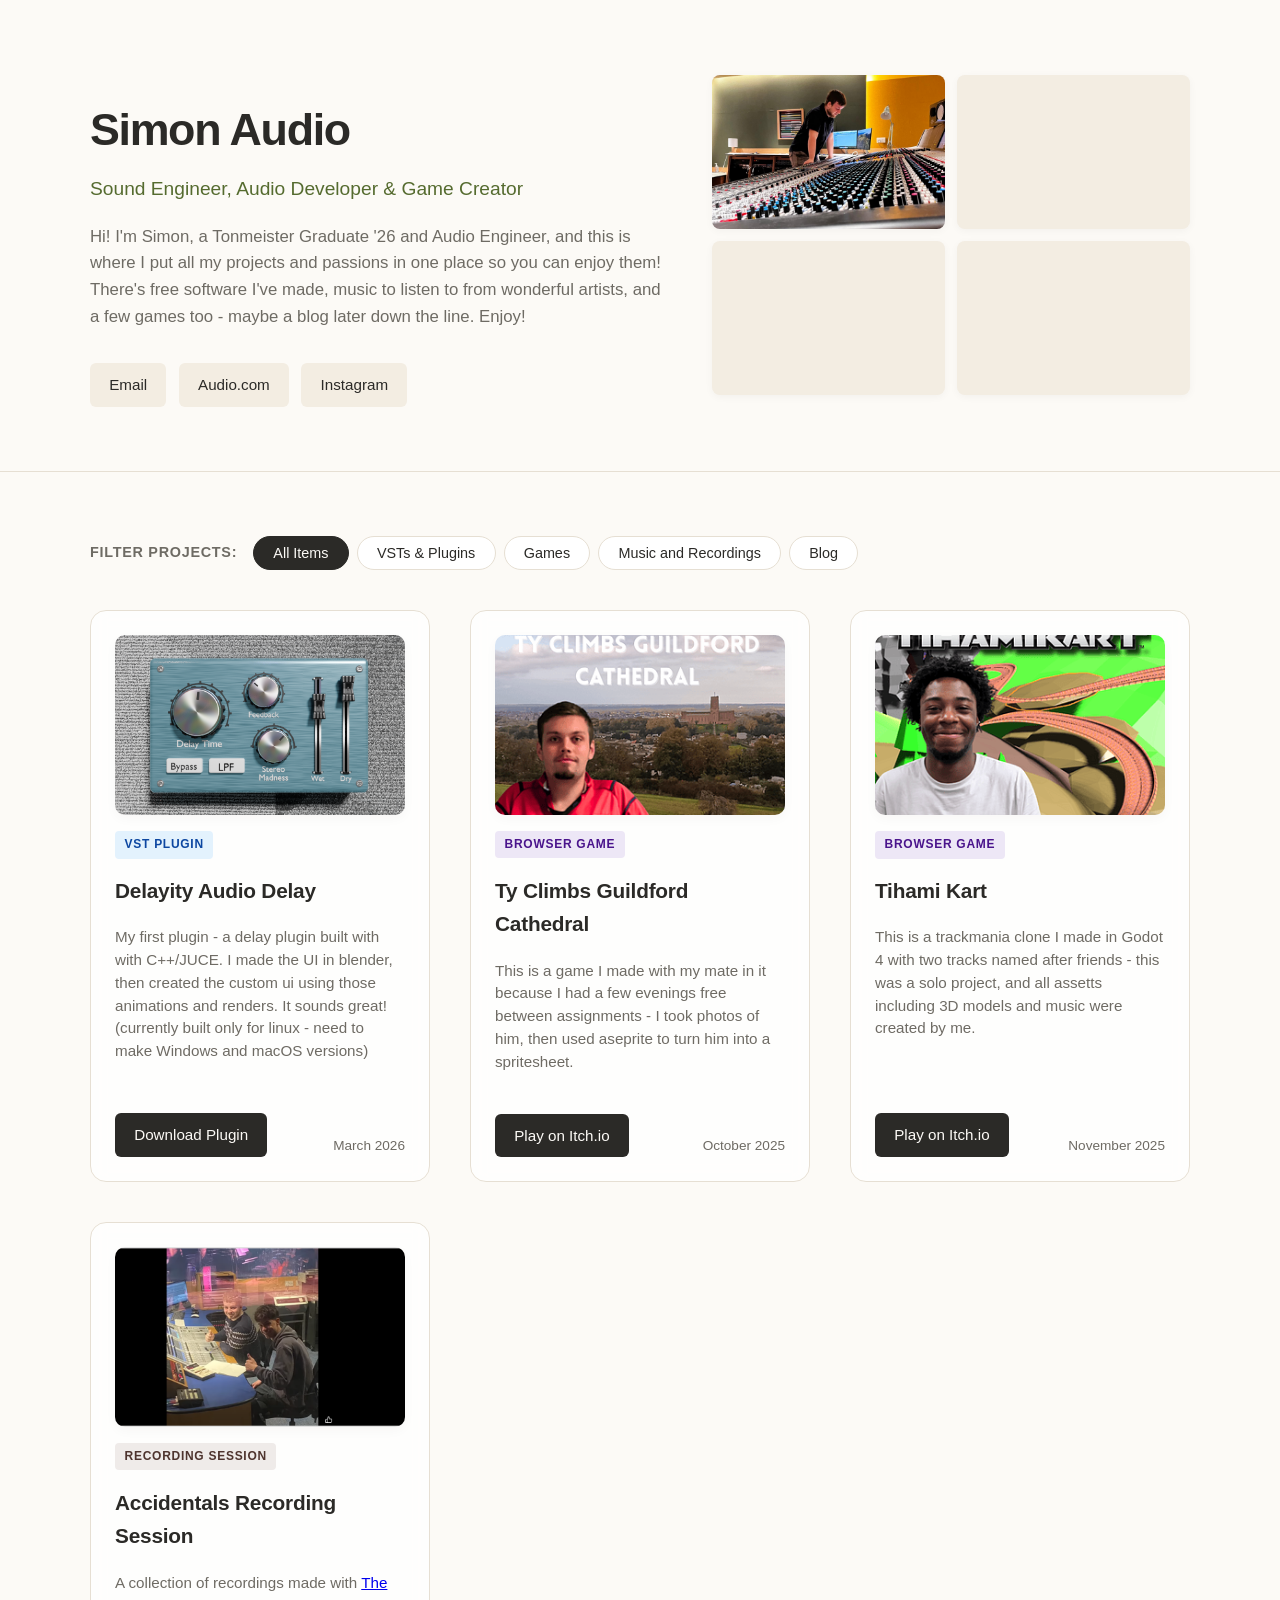
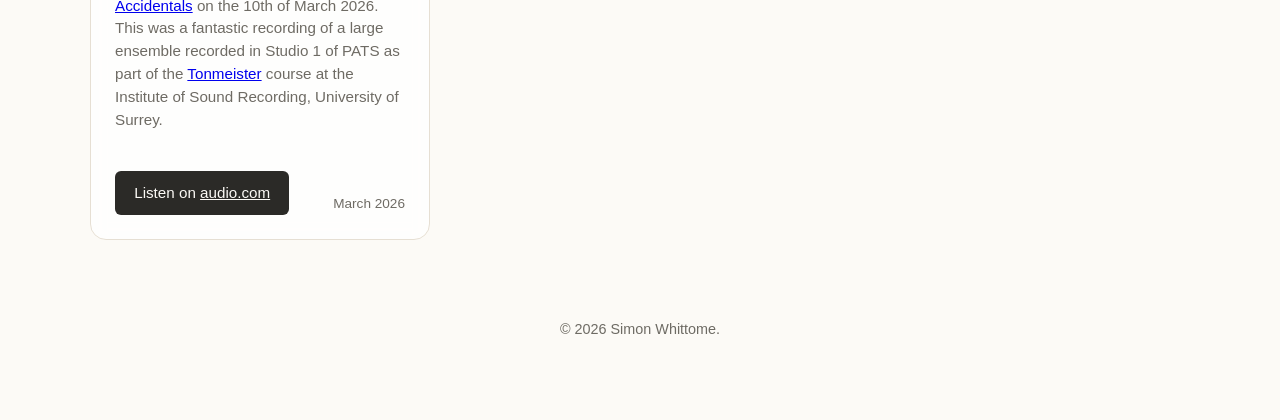
==== index.html @ d19f8945 "updated dates on all cards" ====
<!DOCTYPE html>
<html lang="en">
<head>
    <meta charset="UTF-8">
    <meta name="viewport" content="width=device-width, initial-scale=1.0">
    <title>Simon Audio | Portfolio</title>
    <link rel="stylesheet" href="styles.css">
</head>
<body>

    <header class="hero-container">
        <div class="hero-grid">
            <div class="bio-content">
                <h1>Simon Audio</h1>
                <p class="subtitle">Sound Engineer, Audio Developer & Game Creator</p>
                <p class="description">
                    Hi! I'm Simon, a Tonmeister Graduate '26 and Audio Engineer, and this is where I put all my projects and passions in one place so you can enjoy them!
                    There's free software I've made, music to listen to from wonderful artists, and a few games too - maybe a blog later down the line. Enjoy! 
                </p>
                <div class="contact-links">
                    <a href="mailto:contact@simonaudio.com" class="btn secondary">Email</a>
                    <a href="https://audio.com/simonw" target="_blank" class="btn secondary">Audio.com</a>
                    <a href="https://www.instagram.com/simonwhitty" target="_blank" class="btn secondary">Instagram</a>
                </div>
            </div>

            <div class="photo-grid">
                <div class="grid-photo photo-1" style="background-image: url('static/images/homepage1.jpg');"></div>
                <div class="grid-photo photo-2" style="background-image: url('static/images/homepage2.jpg');"></div>
                <div class="grid-photo photo-3" style="background-image: url('static/images/homepage3.jpg');"></div>
                <div class="grid-photo photo-4" style="background-image: url('static/images/homepage4.jpg');"></div>
            </div>
        </div>
    </header>

    <hr class="divider">

    <main class="content-wrapper">
        
        <section class="filter-container">
            <span class="filter-label">Filter Projects:</span>
            <div class="filter-buttons">
                <button class="filter-btn active" data-filter="all">All Items</button>
                <button class="filter-btn" data-filter="vst">VSTs & Plugins</button>
                <button class="filter-btn" data-filter="games">Games</button>
                <button class="filter-btn" data-filter="music">Music and Recordings</button>
                <button class="filter-btn" data-filter="blog">Blog</button>
            </div>
        </section>

        <section id="workspace-grid" class="unified-grid">


            <div class="grid-item" data-category="vst" style="--override-color: var(--vst-primary); --secondary-color: var(--vst-secondary);">
                <div class="card-content">
                    <img src="static/images/thumbnails/delayity.png" alt="Delayity Plugin UI" class="project-img">
                    <div class="card-meta">
                        <span class="item-tag tag-vst">VST Plugin</span>
                    </div>
                    <h3>Delayity Audio Delay</h3>
                    <p>My first plugin - a delay plugin built with with C++/JUCE. I made the UI in blender, then created the custom ui using those animations and renders. It sounds great! (currently built only for linux - need to make Windows and macOS versions)</p>
                    <div class="project-actions">
                        <a href="static/downloads/Delayity.zip" class="btn primary" download>Download Plugin</a>
                    </div>
                    <span class="card-date">March 2026</span>
                </div>
            </div>

            <div class="grid-item" data-category="games" style="--override-color: var(--game-primary); --secondary-color: var(--game-secondary);">
                <div class="card-content">
                    <img src="static/images/thumbnails/tygame.png" alt="Ty Climbs Gameplay" class="project-img">
                    <div class="card-meta">
                        <span class="item-tag tag-game">Browser Game</span>
                    </div>
                    <h3>Ty Climbs Guildford Cathedral</h3>
                    <p>This is a game I made with my mate in it because I had a few evenings free between assignments - I took photos of him, then used aseprite to turn him into a spritesheet.</p>
                    <div class="project-actions">
                        <a href="https://simonwhittome.itch.io/ty-climbs-guildford-cathedral" target="_blank" class="btn primary">Play on Itch.io</a>
                    </div>
                    <span class="card-date">October 2025</span>
                </div>
            </div>

            <div class="grid-item" data-category="games" style="--override-color: var(--game-primary); --secondary-color: var(--game-secondary);">
                <div class="card-content">
                    <img src="static/images/thumbnails/Tihamigame.png" alt="Tihami Kart Gameplay" class="project-img">
                    <div class="card-meta">
                        <span class="item-tag tag-game">Browser Game</span>
                    </div>
                        <h3>Tihami Kart</h3>
                    <p>This is a trackmania clone I made in Godot 4 with two tracks named after friends - this was a solo project, and all assetts including 3D models and music were created by me.</p>
                    <div class="project-actions">
                        <a href="https://simonwhittome.itch.io/tihamikart" target="_blank" class="btn primary">Play on Itch.io</a>
                    </div>
                    <span class="card-date">November 2025</span>
                </div>
            </div>

            <div class="grid-item" data-category="music" style="--override-color:#00ffcc; --secondary-color:#0055ff;">
                <img src="static/images/thumbnails/accidentals1.png" alt="Accidentals sessions" class="project-img">
                <div class="card-meta">
                    <span class="item-tag tag-music">Recording Session</span>
                </div>
                <h3>Accidentals Recording Session</h3>
                <p>A collection of recordings made with <a href="https://the-accidentals.co.uk/about/">The Accidentals</a> on the 10th of March 2026. This was a fantastic recording of a large ensemble recorded in Studio 1 of PATS as part of the <a href="https://iosr.surrey.ac.uk/">Tonmeister</a> course at the Institute of Sound Recording, University of Surrey.</p>
                <div class="project-actions">
                        <a href="https://audio.com/simonw/collections/accidentals-session-march-10th" target="_blank" class="btn primary">Listen on <u>audio.com</u></a>
                </div>
                <span class="card-date">March 2026</span>
            </div>




        </section>
    </main>

    <footer>
        <p>&copy; 2026 Simon Whittome.</p>
    </footer>

    <script>
        // 1. Topic Filtering Module
        const filterButtons = document.querySelectorAll('.filter-btn');
        const gridItems = document.querySelectorAll('.grid-item');

        filterButtons.forEach(button => {
            button.addEventListener('click', () => {
                filterButtons.forEach(btn => btn.classList.remove('active'));
                button.classList.add('active');

                const filterValue = button.getAttribute('data-filter');

                gridItems.forEach(item => {
                    if (filterValue === 'all' || item.getAttribute('data-category') === filterValue) {
                        item.classList.remove('hidden-item');
                    } else {
                        item.classList.add('hidden-item');
                    }
                });
            });
        });

        // 2. Real-Time Fluid Mouse Tracker Module
        gridItems.forEach(item => {
            item.addEventListener('mousemove', (e) => {
                const rect = item.getBoundingClientRect();
                const x = e.clientX - rect.left;
                const y = e.clientY - rect.top;

                item.style.setProperty('--mouse-x', `${x}px`);
                item.style.setProperty('--mouse-y', `${y}px`);
            });
        });

        // 3. Isolated In-Browser Game Web Opener
        function openGame(gameUrl) {
            const width = 1024;
            const height = 600;
            const left = (screen.width - width) / 2;
            const top = (screen.height - height) / 2;
            window.open(gameUrl, 'GameWindow', `width=${width},height=${height},top=${top},left=${left},resizable=yes,scrollbars=no,status=no,toolbar=no,menubar=no`);
        }
    </script>
</body>
</html>
---- styles.css ----
/* ==========================================================================
   1. CORE THEME & COSMETIC VARIABLES
   ========================================================================== */
:root {
    /* Cozy & Minimalist Base Tone */
    --bg-color: #fcfaf6;
    --text-main: #2b2a27;
    --text-muted: #6e6b64;
    --accent: #556b2f; /* Sage Green */
    --accent-light: #f3ede2;
    --card-bg: #ffffff;
    --border-color: #e6dfd3;
    --font-stack: -apple-system, BlinkMacSystemFont, "Segoe UI", Roboto, Helvetica, Arial, sans-serif;

    /* DYNAMIC CATEGORY GLOW FALLBACKS (Overridden inline via HTML if needed) */
    --vst-primary: #00f0ff;    /* Cyan */
    --vst-secondary: #0055ff;  /* Electric Blue */
    
    --game-primary: #bd00ff;   /* Neon Purple */
    --game-secondary: #ff007c; /* Hot Pink */
    
    --music-primary: #ffaa00;  /* Bright Gold */
    --music-secondary: #ff3c00;/* Vivid Orange */
    
    --blog-primary: #00ff88;   /* Bright Mint */
    --blog-secondary: #00a1ff;  /* Sky Blue */
}

/* ==========================================================================
   2. GENERAL STRUCTURE & TYPOGRAPHY
   ========================================================================== */
body {
    background-color: var(--bg-color);
    color: var(--text-main);
    font-family: var(--font-stack);
    line-height: 1.6;
    margin: 0;
    padding: 0;
}

.content-wrapper {
    max-width: 1100px;
    margin: 0 auto;
    padding: 0 2rem;
}

/* Header & Profile Section */
.hero-container {
    max-width: 1100px;
    margin: 4rem auto 2rem auto;
    padding: 0 2rem;
}

.hero-grid {
    display: grid;
    grid-template-columns: 1.2fr 1fr;
    gap: 3rem;
    align-items: center;
}

@media (max-width: 768px) {
    .hero-grid {
        grid-template-columns: 1fr;
        gap: 2rem;
    }
}

h1 { font-size: 2.8rem; margin-bottom: 0.5rem; font-weight: 700; letter-spacing: -0.03em; }
.subtitle { font-size: 1.2rem; color: var(--accent); margin-top: 0; font-weight: 500; }
.description { color: var(--text-muted); font-size: 1.05rem; margin-bottom: 2rem; }

/* Scrapbook Grid Photos */
.photo-grid {
    display: grid;
    grid-template-columns: repeat(2, 1fr);
    gap: 0.75rem;
    height: 320px;
}

.grid-photo {
    background-size: cover;
    background-position: center;
    border-radius: 8px;
    background-color: var(--accent-light);
    box-shadow: 0 2px 8px rgba(0,0,0,0.04);
    transition: transform 0.3s ease;
}

.grid-photo:hover { transform: scale(1.02); }

/* Buttons & Navigation Tags */
.btn {
    display: inline-block;
    padding: 0.6rem 1.2rem;
    border-radius: 6px;
    font-size: 0.95rem;
    font-weight: 500;
    text-decoration: none;
    cursor: pointer;
    border: none;
    transition: all 0.2s ease;
}

.btn.primary { background-color: var(--text-main); color: var(--bg-color); z-index: 5; position: relative; }
.btn.primary:hover { background-color: var(--accent); }
.btn.secondary { background-color: var(--accent-light); color: var(--text-main); margin-right: 0.5rem; }
.btn.secondary:hover { background-color: var(--border-color); }

/* Decorative Elements */
.divider { border: 0; border-top: 1px solid var(--border-color); margin: 4rem 0; }
footer { text-align: center; padding: 4rem 0; color: var(--text-muted); font-size: 0.9rem; }

/* ==========================================================================
   3. FILTER SELECTOR WORKSPACE
   ========================================================================== */
.filter-container {
    display: flex;
    align-items: center;
    gap: 1rem;
    margin-bottom: 2.5rem;
    flex-wrap: wrap;
}

.filter-label {
    font-size: 0.9rem;
    font-weight: 600;
    text-transform: uppercase;
    color: var(--text-muted);
    letter-spacing: 0.05em;
}

.filter-buttons {
    display: flex;
    gap: 0.5rem;
    flex-wrap: wrap;
}

.filter-btn {
    background-color: var(--card-bg);
    border: 1px solid var(--border-color);
    padding: 0.5rem 1.2rem;
    border-radius: 20px;
    font-family: inherit;
    font-size: 0.9rem;
    color: var(--text-main);
    cursor: pointer;
    transition: all 0.2s cubic-bezier(0.4, 0, 0.2, 1);
}

.filter-btn:hover {
    background-color: var(--accent-light);
    border-color: var(--text-muted);
}

.filter-btn.active {
    background-color: var(--text-main);
    color: var(--bg-color);
    border-color: var(--text-main);
}

/* ==========================================================================
   4. LIQUID MOUSE-TRACKING GLOW GRID
   ========================================================================== */
.unified-grid {
    display: grid;
    grid-template-columns: repeat(auto-fill, minmax(320px, 1fr));
    gap: 2.5rem;
    transition: all 0.3s ease;
    perspective: 1000px;
}

.hidden-item {
    display: none !important;
}

/* Base interactive workspace item card */
.grid-item {
    position: relative;
    background: rgba(255, 255, 255, 0.75);
    backdrop-filter: blur(8px);
    -webkit-backdrop-filter: blur(8px);
    
    border-radius: 16px;
    padding: 1.5rem;
    border: 1px solid var(--border-color);
    display: flex;
    flex-direction: column;
    z-index: 1;
    overflow: hidden;

    /* Runtime Mouse Positions provided by JavaScript default to center */
    --mouse-x: 50%;
    --mouse-y: 50%;
    
    transition: 
        transform 0.4s cubic-bezier(0.25, 1, 0.5, 1), 
        border-color 0.4s ease, 
        box-shadow 0.4s ease,
        background 0.4s ease;
}

/* Internal radial glow layer */
.grid-item::after {
    content: '';
    position: absolute;
    top: 0; left: 0; right: 0; bottom: 0;
    border-radius: 16px;
    /* FIX: Added hardcoded fallbacks directly to the variable calls */
    background: radial-gradient(
        300px circle at var(--mouse-x) var(--mouse-y), 
        var(--override-color, #556b2f) 0%, 
        transparent 80%
    );
    opacity: 0;
    /* FIX: Changed from color-burn to normal to let vibrant tints show beautifully on light mode */
    mix-blend-mode: normal; 
    pointer-events: none;
    z-index: -1;
    transition: opacity 0.4s ease; 
}

/* Fluid Radial Mask Excluder (Neon Border Ring) */
.grid-item::before {
    content: '';
    position: absolute;
    top: 0; left: 0; right: 0; bottom: 0;
    border-radius: 16px;
    padding: 2px; /* Controls border thickness */
    
    background: radial-gradient(
        180px circle at var(--mouse-x) var(--mouse-y), 
        var(--override-color, #556b2f) 0%, 
        var(--secondary-color, #e6dfd3) 60%,
        transparent 100%
    );
    
    /* FIX: Rewritten masking using padding-box and destination-out for bulletproof cross-browser rendering */
    -webkit-mask: linear-gradient(#fff 0 0) padding-box, linear-gradient(#fff 0 0);
    mask: linear-gradient(#fff 0 0) padding-box, linear-gradient(#fff 0 0);
    -webkit-mask-composite: destination-out;
    mask-composite: exclude;
    
    opacity: 0;
    pointer-events: none;
    transition: opacity 0.4s ease;
}

/* Animated State Mutations upon Cursor Entry */
.grid-item:hover {
    transform: translateY(-8px) scale(1.01);
    background: rgba(255, 255, 255, 0.92);
    border-color: rgba(255, 255, 255, 0.1);
    
    box-shadow: 
        0 20px 40px -15px rgba(0, 0, 0, 0.05), 
        inset 0 1px 1px rgba(255, 255, 255, 0.8);
}

/* FIX: Boosted opacities so the colors register clearly against crisp light themes */
.grid-item:hover::after {
    opacity: 0.12; /* Soft inner ambient light color wash */
}

.grid-item:hover::before {
    opacity: 0.85; /* Sharp, vivid outer tracking gradient border ring */
}

/* Card Content Structural Alignment */
.card-content {
    display: flex;
    flex-direction: column;
    height: 100%;
    z-index: 2;
}

.blog-card-adjust {
    justify-content: flex-start;
}

.blog-card-adjust h3 {
    margin-top: 0.75rem;
}

.project-img {
    width: 100%;
    height: 180px;
    object-fit: cover;
    border-radius: 10px;
    background-color: var(--accent-light);
    box-shadow: 0 4px 12px rgba(0, 0, 0, 0.03);
    transition: transform 0.4s ease;
}

/* Animated State Mutations upon Cursor Entry */
.grid-item:hover {
    transform: translateY(-8px) scale(1.01);
    background: rgba(255, 255, 255, 0.92);
    border-color: rgba(255, 255, 255, 0.1);
    
    /* RESTORED: The dynamic color glow outside the card boundaries */
    box-shadow: 
        0 20px 40px -15px rgba(0, 0, 0, 0.05), 
        0 0 35px -5px var(--override-color, #556b2f), /* The glowing aura is back! */
        inset 0 1px 1px rgba(255, 255, 255, 0.8);
}

.grid-item h3 { 
    margin: 0.5rem 0 0.25rem 0; 
    font-size: 1.3rem; 
    letter-spacing: -0.01em;
}

.grid-item p { 
    color: var(--text-muted); 
    font-size: 0.95rem; 
    line-height: 1.5;
    margin-bottom: 1.5rem;
}

.card-meta {
    display: flex;
    align-items: center;
    margin: 1rem 0 0.5rem 0; 
}

.item-tag {
    align-self: flex-start;
    font-size: 0.75rem;
    font-weight: 700;
    text-transform: uppercase;
    letter-spacing: 0.06em;
    padding: 0.25rem 0.6rem;
    border-radius: 4px;
    margin: 0; /* Cleared margin to rely entirely on card-meta wrapper spacing */
}

/* Updated date layout to target the bottom-right corner */
.card-date {
    position: absolute;
    bottom: 1.5rem;      /* Matches the bottom padding of the card */
    right: 1.5rem;       /* Matches the right padding of the card */
    font-size: 0.85rem;
    color: var(--text-muted);
    font-weight: 300;
    margin: 0;
    white-space: nowrap; /* Forces the date to stay on one clean line */
    z-index: 3;
}

/* Adjust the actions container to leave a little extra room for the date */
.project-actions { 
    margin-top: auto; 
    padding-top: 1rem; 
    padding-right: 5rem; /* Prevents long buttons from overlapping the absolute date */
}

.tag-vst { background-color: #e3f2fd; color: #0d47a1; }
.tag-game { background-color: #ede7f6; color: #4a148c; }
.tag-music { background-color: #efebe9; color: #4e342e; }
.tag-blog { background-color: var(--accent-light); color: var(--accent); }
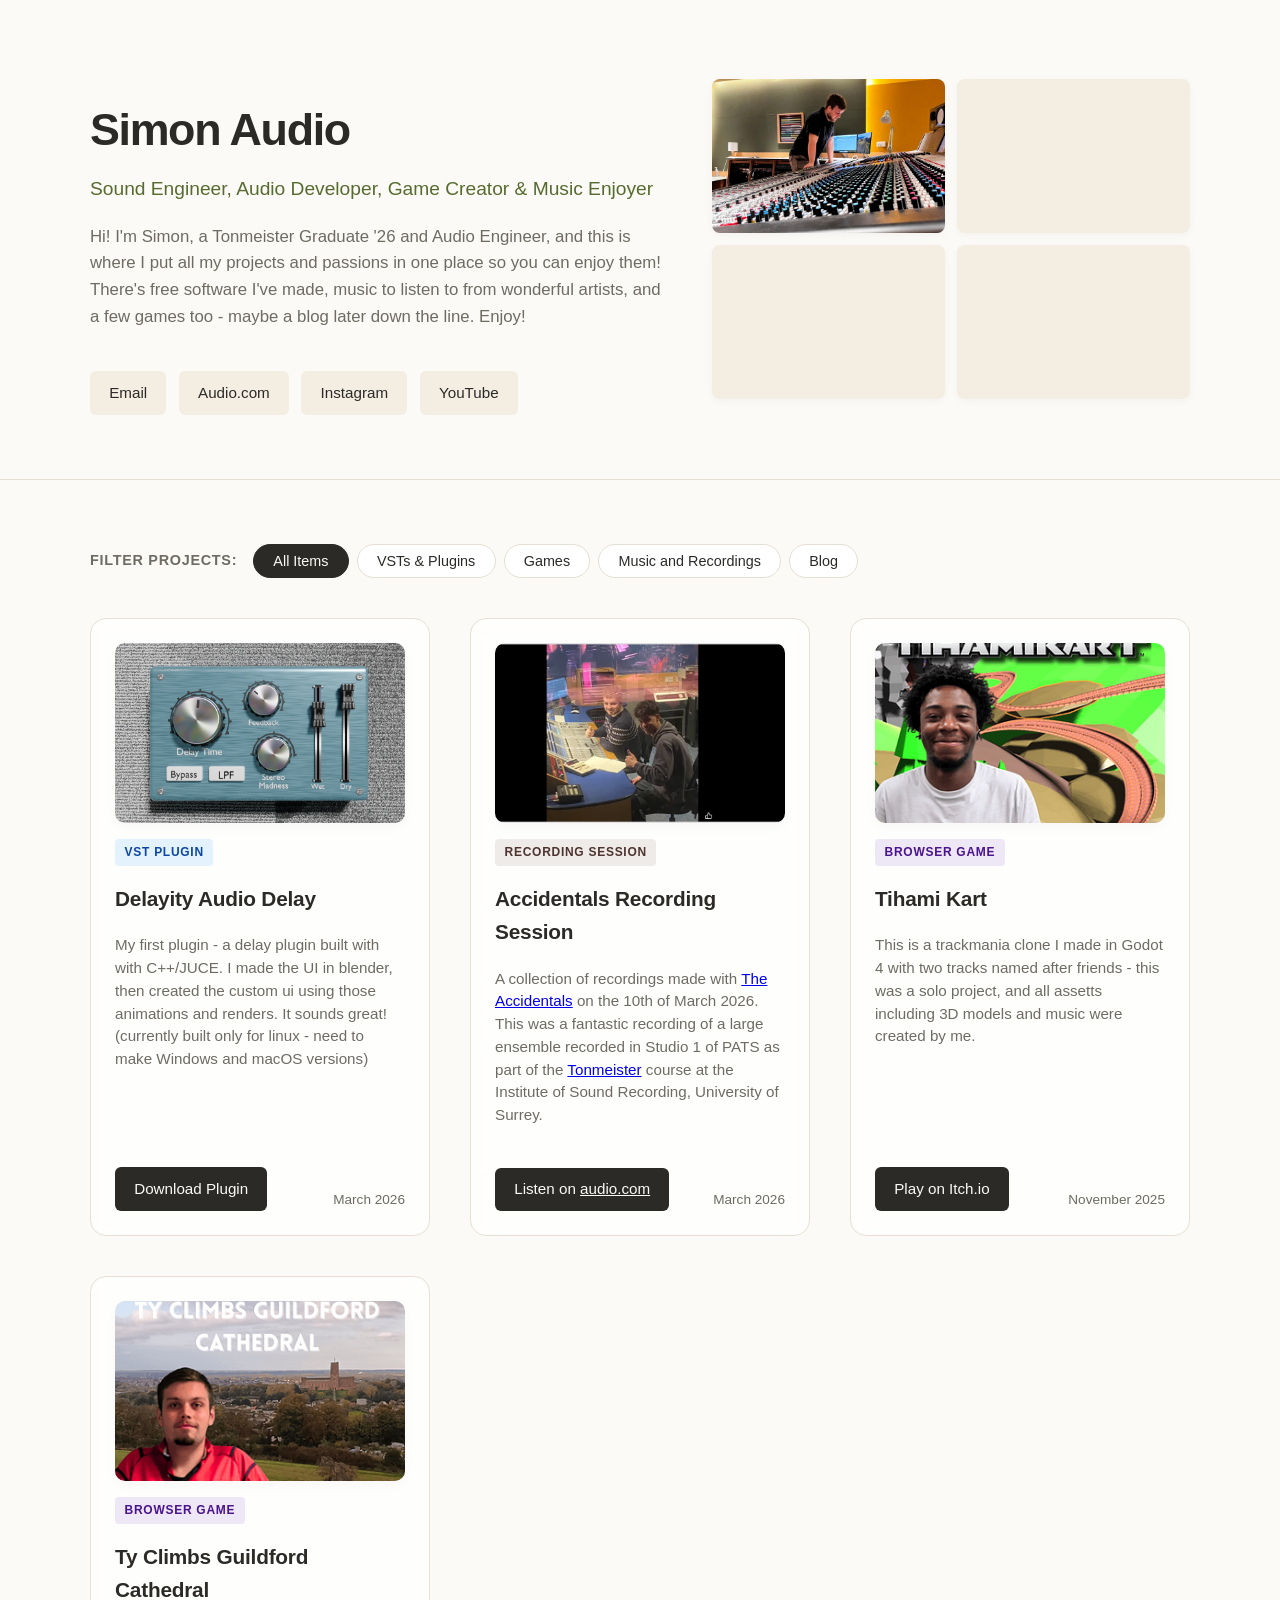
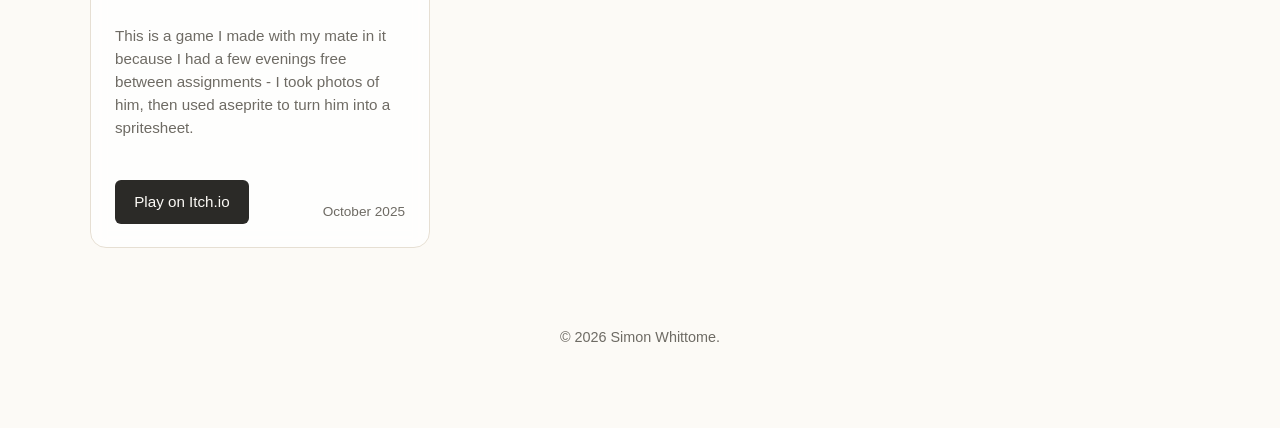
==== commit 5a22b788: "Update lunchtime 16th june" ====
--- a/index.html
+++ b/index.html
@@ -3,7 +3,8 @@
 <head>
     <meta charset="UTF-8">
     <meta name="viewport" content="width=device-width, initial-scale=1.0">
-    <title>Simon Audio | Portfolio</title>
+    <title>Simon Audio</title>
+    <link rel="icon" type="icon" href="static/images/icons/icon.jpg">
     <link rel="stylesheet" href="styles.css">
 </head>
 <body>
@@ -12,7 +13,7 @@
         <div class="hero-grid">
             <div class="bio-content">
                 <h1>Simon Audio</h1>
-                <p class="subtitle">Sound Engineer, Audio Developer & Game Creator</p>
+                <p class="subtitle">Sound Engineer, Audio Developer, Game Creator & Music Enjoyer</p>
                 <p class="description">
                     Hi! I'm Simon, a Tonmeister Graduate '26 and Audio Engineer, and this is where I put all my projects and passions in one place so you can enjoy them!
                     There's free software I've made, music to listen to from wonderful artists, and a few games too - maybe a blog later down the line. Enjoy! 
@@ -21,6 +22,7 @@
                     <a href="mailto:contact@simonaudio.com" class="btn secondary">Email</a>
                     <a href="https://audio.com/simonw" target="_blank" class="btn secondary">Audio.com</a>
                     <a href="https://www.instagram.com/simonwhitty" target="_blank" class="btn secondary">Instagram</a>
+                    <a href="https://www.youtube.com/@SimontheMusicMan" target="_blank" class="btn secondary">YouTube</a>
                 </div>
             </div>
 
@@ -66,20 +68,19 @@
                 </div>
             </div>
 
-            <div class="grid-item" data-category="games" style="--override-color: var(--game-primary); --secondary-color: var(--game-secondary);">
-                <div class="card-content">
-                    <img src="static/images/thumbnails/tygame.png" alt="Ty Climbs Gameplay" class="project-img">
-                    <div class="card-meta">
-                        <span class="item-tag tag-game">Browser Game</span>
-                    </div>
-                    <h3>Ty Climbs Guildford Cathedral</h3>
-                    <p>This is a game I made with my mate in it because I had a few evenings free between assignments - I took photos of him, then used aseprite to turn him into a spritesheet.</p>
-                    <div class="project-actions">
-                        <a href="https://simonwhittome.itch.io/ty-climbs-guildford-cathedral" target="_blank" class="btn primary">Play on Itch.io</a>
-                    </div>
-                    <span class="card-date">October 2025</span>
+            <div class="grid-item" data-category="music" style="--override-color:#00ffcc; --secondary-color:#0055ff;">
+                <img src="static/images/thumbnails/accidentals1.png" alt="Accidentals sessions" class="project-img">
+                <div class="card-meta">
+                    <span class="item-tag tag-music">Recording Session</span>
                 </div>
+                <h3>Accidentals Recording Session</h3>
+                <p>A collection of recordings made with <a href="https://the-accidentals.co.uk/about/">The Accidentals</a> on the 10th of March 2026. This was a fantastic recording of a large ensemble recorded in Studio 1 of PATS as part of the <a href="https://iosr.surrey.ac.uk/">Tonmeister</a> course at the Institute of Sound Recording, University of Surrey.</p>
+                <div class="project-actions">
+                        <a href="https://audio.com/simonw/collections/accidentals-session-march-10th" target="_blank" class="btn primary">Listen on <u>audio.com</u></a>
+                </div>
+                <span class="card-date">March 2026</span>
             </div>
+
 
             <div class="grid-item" data-category="games" style="--override-color: var(--game-primary); --secondary-color: var(--game-secondary);">
                 <div class="card-content">
@@ -96,17 +97,19 @@
                 </div>
             </div>
 
-            <div class="grid-item" data-category="music" style="--override-color:#00ffcc; --secondary-color:#0055ff;">
-                <img src="static/images/thumbnails/accidentals1.png" alt="Accidentals sessions" class="project-img">
-                <div class="card-meta">
-                    <span class="item-tag tag-music">Recording Session</span>
+            <div class="grid-item" data-category="games" style="--override-color: var(--game-primary); --secondary-color: var(--game-secondary);">
+                <div class="card-content">
+                    <img src="static/images/thumbnails/tygame.png" alt="Ty Climbs Gameplay" class="project-img">
+                    <div class="card-meta">
+                        <span class="item-tag tag-game">Browser Game</span>
+                    </div>
+                    <h3>Ty Climbs Guildford Cathedral</h3>
+                    <p>This is a game I made with my mate in it because I had a few evenings free between assignments - I took photos of him, then used aseprite to turn him into a spritesheet.</p>
+                    <div class="project-actions">
+                        <a href="https://simonwhittome.itch.io/ty-climbs-guildford-cathedral" target="_blank" class="btn primary">Play on Itch.io</a>
+                    </div>
+                    <span class="card-date">October 2025</span>
                 </div>
-                <h3>Accidentals Recording Session</h3>
-                <p>A collection of recordings made with <a href="https://the-accidentals.co.uk/about/">The Accidentals</a> on the 10th of March 2026. This was a fantastic recording of a large ensemble recorded in Studio 1 of PATS as part of the <a href="https://iosr.surrey.ac.uk/">Tonmeister</a> course at the Institute of Sound Recording, University of Surrey.</p>
-                <div class="project-actions">
-                        <a href="https://audio.com/simonw/collections/accidentals-session-march-10th" target="_blank" class="btn primary">Listen on <u>audio.com</u></a>
-                </div>
-                <span class="card-date">March 2026</span>
             </div>
 
 
--- a/styles.css
+++ b/styles.css
@@ -103,7 +103,7 @@
 
 .btn.primary { background-color: var(--text-main); color: var(--bg-color); z-index: 5; position: relative; }
 .btn.primary:hover { background-color: var(--accent); }
-.btn.secondary { background-color: var(--accent-light); color: var(--text-main); margin-right: 0.5rem; }
+.btn.secondary { background-color: var(--accent-light); color: var(--text-main); margin-right: 0.5rem; margin-top: 0.5rem;}
 .btn.secondary:hover { background-color: var(--border-color); }
 
 /* Decorative Elements */
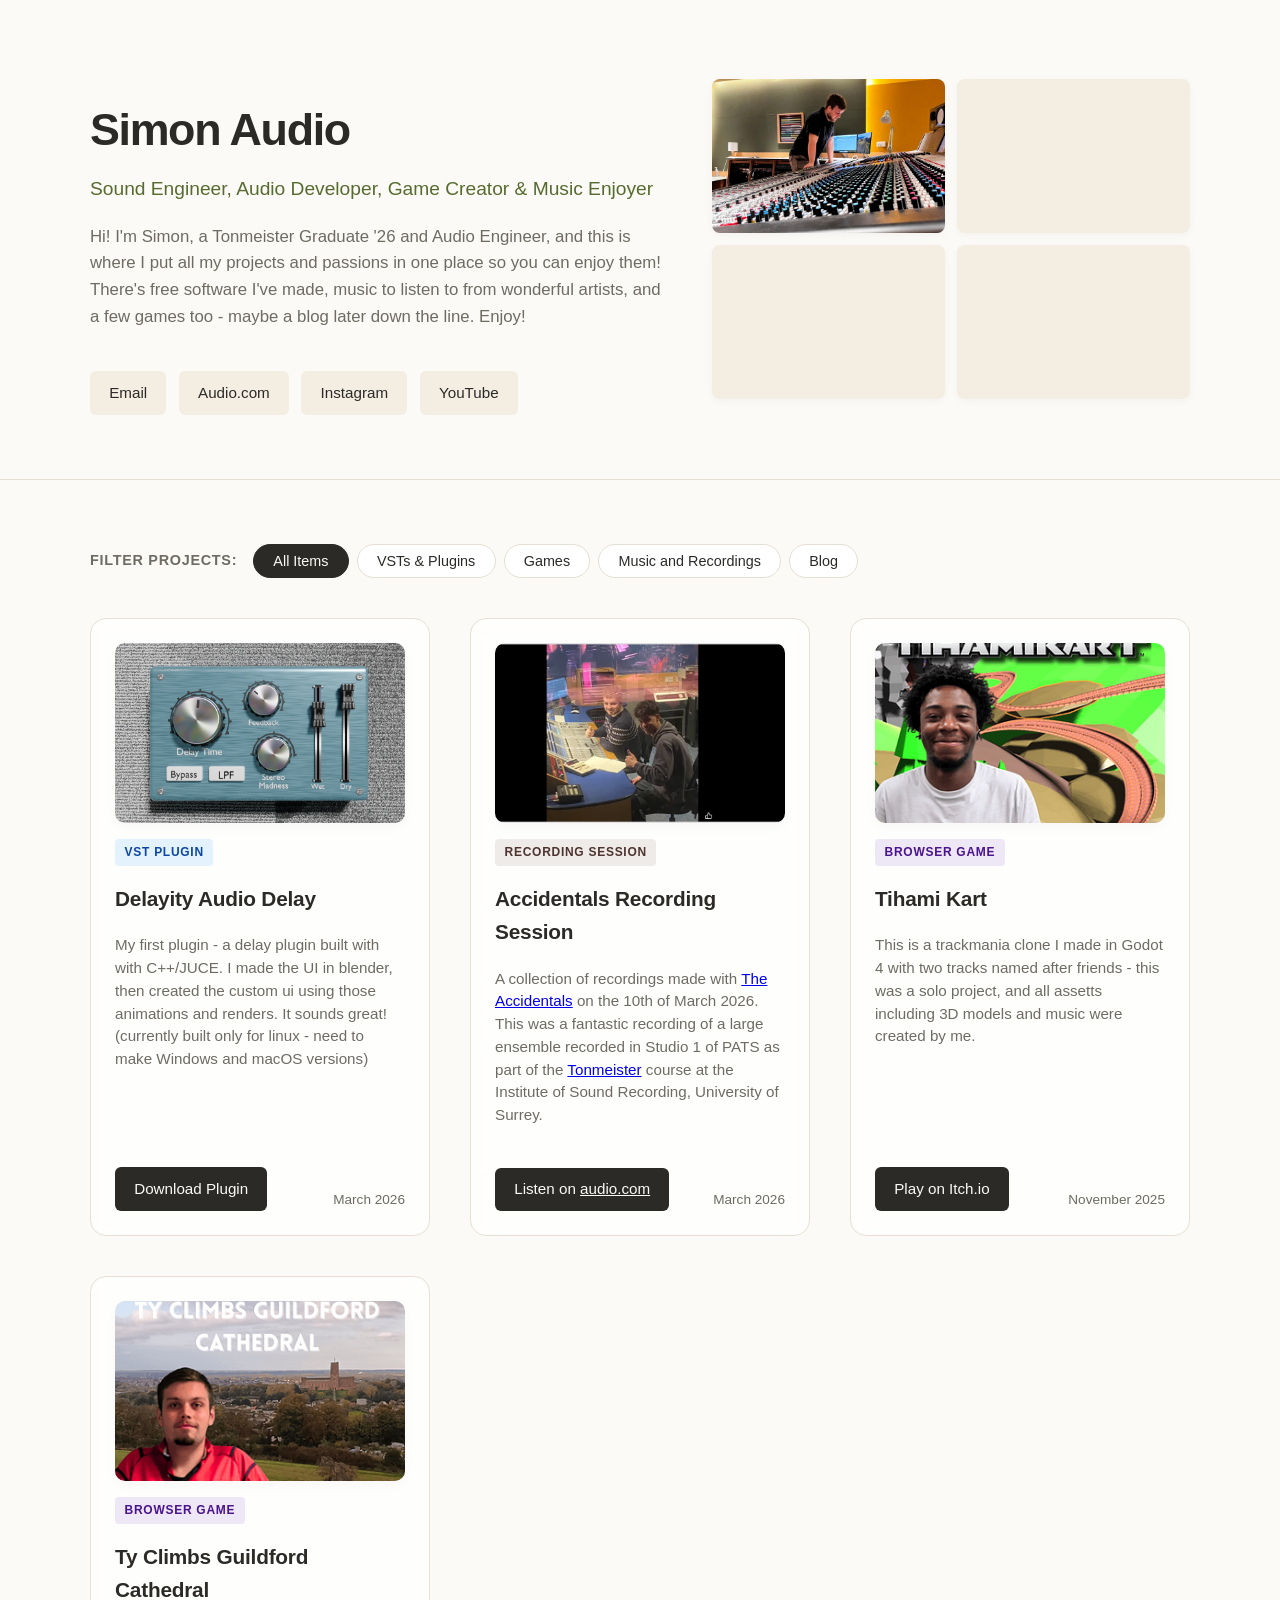
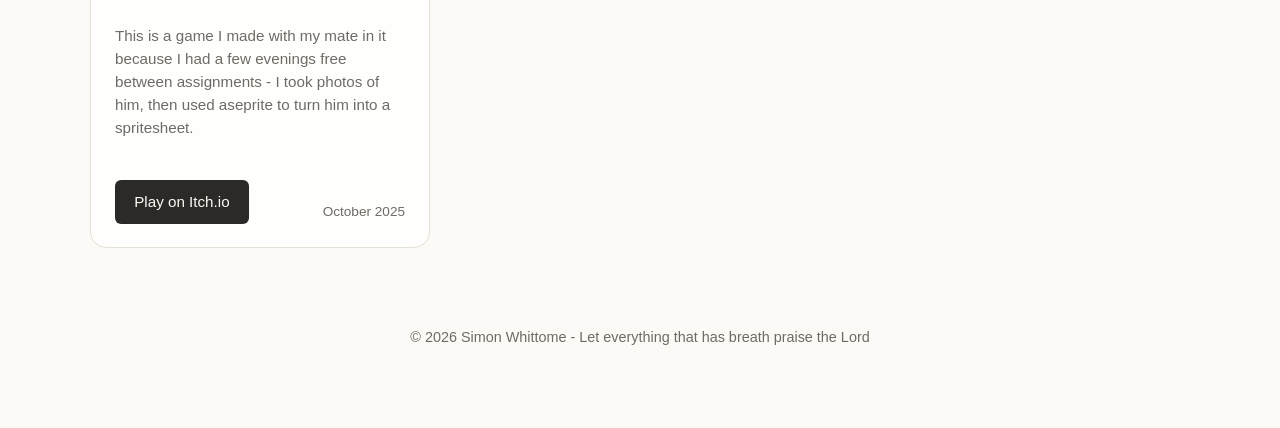
==== commit 7bc1a87d: "updated footer" ====
--- a/index.html
+++ b/index.html
@@ -119,7 +119,7 @@
     </main>
 
     <footer>
-        <p>&copy; 2026 Simon Whittome.</p>
+        <p>&copy; 2026 Simon Whittome - Let everything that has breath praise the Lord</p>
     </footer>
 
     <script>
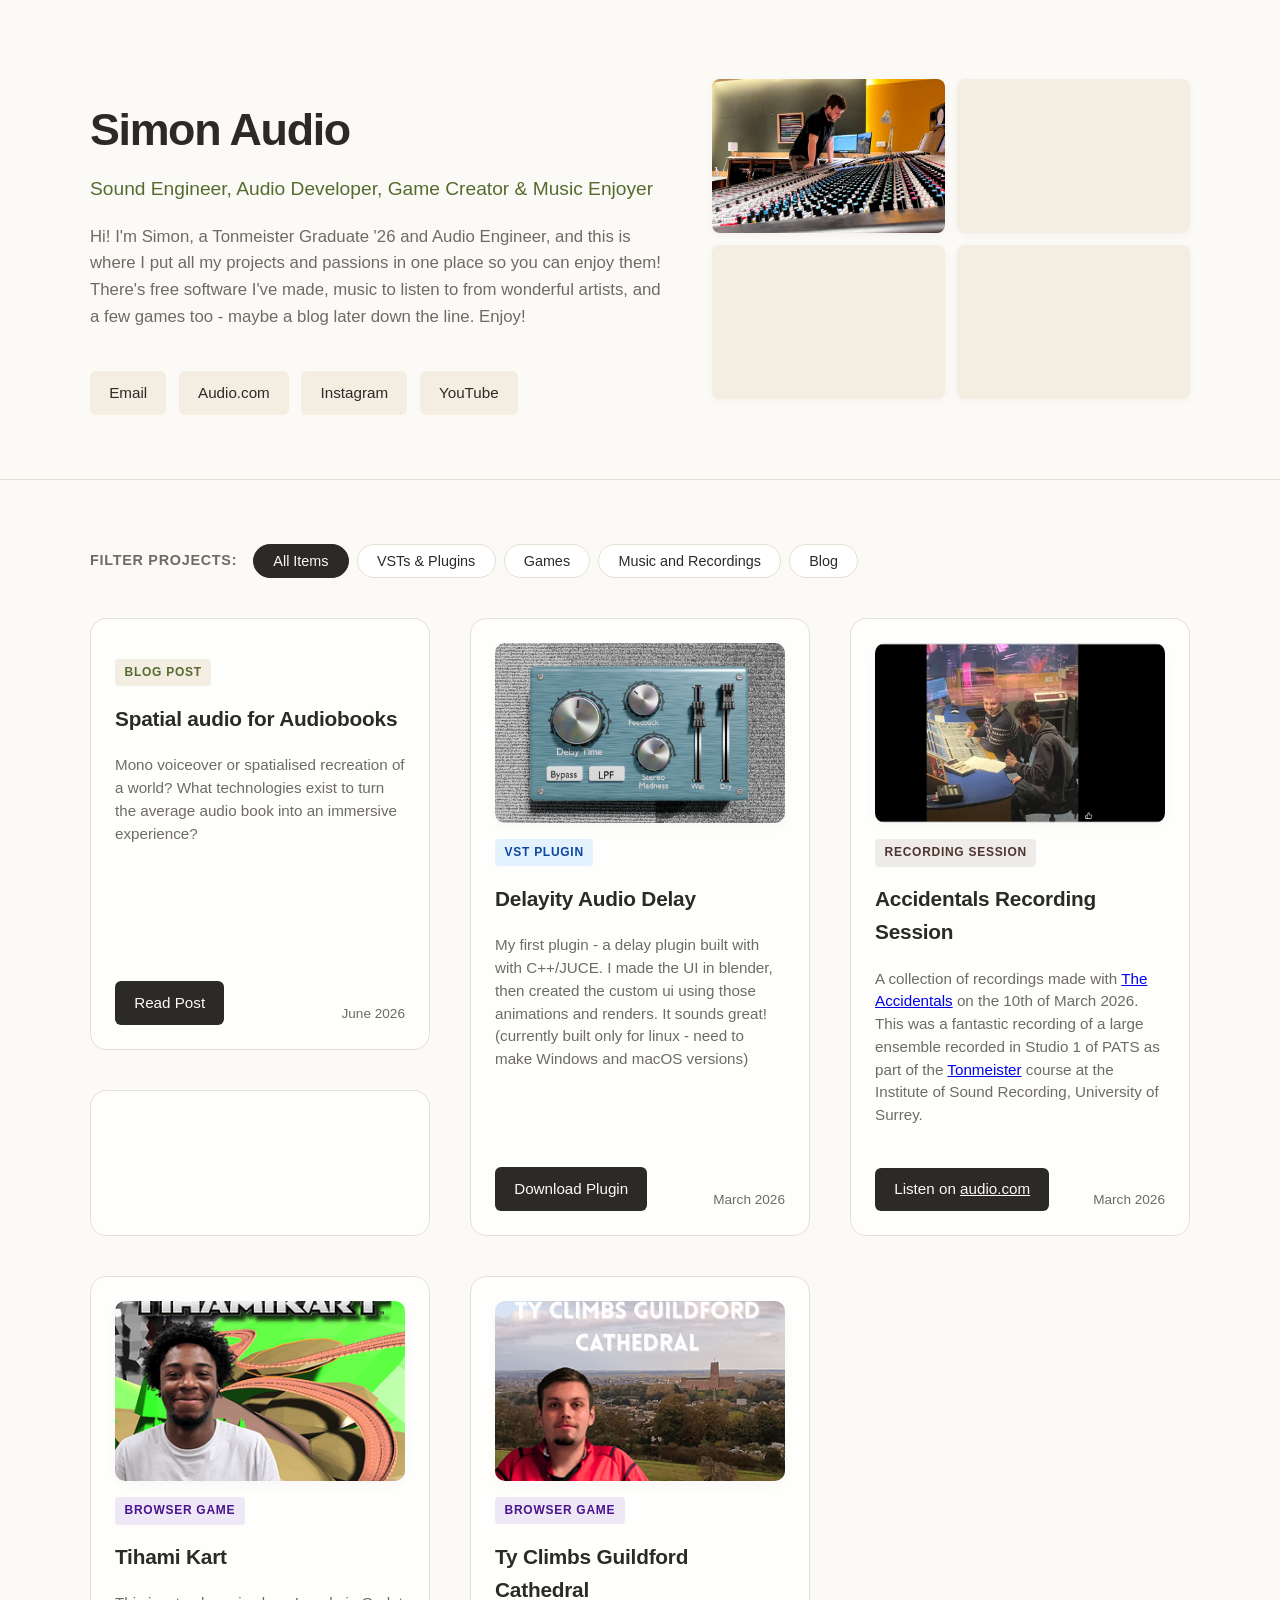
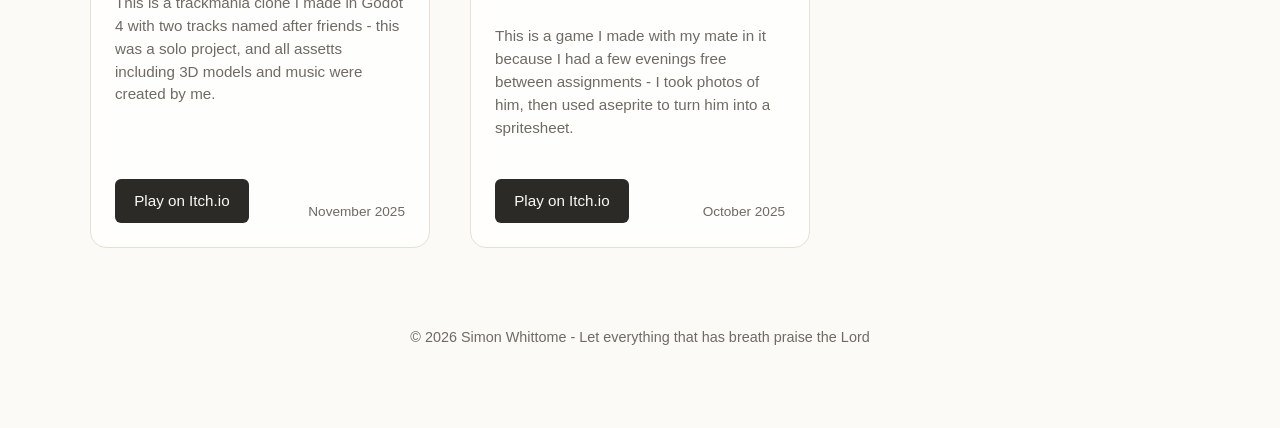
==== commit acaf7f35: "rain sound mode, and markdown compatability" ====
--- a/index.html
+++ b/index.html
@@ -52,6 +52,14 @@
 
         <section id="workspace-grid" class="unified-grid">
 
+            <section id="workspace-grid" class="unified-grid">
+
+            <div id="blog-posts-container" style="display: contents;"></div>
+
+            <div class="grid-item" data-category="vst" style="--override-color: var(--vst-primary); --secondary-color: var(--vst-secondary);">
+        </div>
+    
+    </section>
 
             <div class="grid-item" data-category="vst" style="--override-color: var(--vst-primary); --secondary-color: var(--vst-secondary);">
                 <div class="card-content">
@@ -123,40 +131,84 @@
     </footer>
 
     <script>
-        // 1. Topic Filtering Module
-        const filterButtons = document.querySelectorAll('.filter-btn');
-        const gridItems = document.querySelectorAll('.grid-item');
-
-        filterButtons.forEach(button => {
-            button.addEventListener('click', () => {
-                filterButtons.forEach(btn => btn.classList.remove('active'));
-                button.classList.add('active');
-
-                const filterValue = button.getAttribute('data-filter');
-
-                gridItems.forEach(item => {
-                    if (filterValue === 'all' || item.getAttribute('data-category') === filterValue) {
-                        item.classList.remove('hidden-item');
-                    } else {
-                        item.classList.add('hidden-item');
-                    }
+        // 1. Asynchronously Load Blog Metadata and Inject Cards
+        async function initPortfolio() {
+            const container = document.getElementById('blog-posts-container');
+
+            try {
+                const response = await fetch('posts.json');
+                const posts = await response.json();
+
+                posts.forEach(post => {
+                    const card = document.createElement('div');
+                    card.classList.add('grid-item');
+                    card.setAttribute('data-category', 'blog');
+                    card.style.setProperty('--override-color', post.color);
+                    card.style.setProperty('--secondary-color', post.secondaryColor);
+
+                    card.innerHTML = `
+                        <div class="card-content">
+                            <div class="card-meta">
+                                <span class="item-tag tag-blog">Blog Post</span>
+                            </div>
+                            <h3>${post.title}</h3>
+                            <p>${post.summary}</p>
+                            <div class="project-actions">
+                                <a href="blog.html?post=${post.filename}" class="btn primary">Read Post</a>
+                            </div>
+                            <span class="card-date">${post.date}</span>
+                        </div>
+                    `;
+                    container.appendChild(card);
+                });
+            } catch (error) {
+                console.error("Error loading blog manifest:", error);
+            }
+
+            // Initialize UI Modules AFTER dynamic content has landed in the DOM
+            setupFiltering();
+            setupMouseTracker();
+        }
+
+        // 2. Topic Filtering Module (Updated to capture dynamic cards)
+        function setupFiltering() {
+            const filterButtons = document.querySelectorAll('.filter-btn');
+            const gridItems = document.querySelectorAll('.grid-item');
+
+            filterButtons.forEach(button => {
+                button.addEventListener('click', () => {
+                    filterButtons.forEach(btn => btn.classList.remove('active'));
+                    button.classList.add('active');
+
+                    const filterValue = button.getAttribute('data-filter');
+
+                    gridItems.forEach(item => {
+                        if (filterValue === 'all' || item.getAttribute('data-category') === filterValue) {
+                            item.classList.remove('hidden-item');
+                        } else {
+                            item.classList.add('hidden-item');
+                        }
+                    });
                 });
             });
-        });
-
-        // 2. Real-Time Fluid Mouse Tracker Module
-        gridItems.forEach(item => {
-            item.addEventListener('mousemove', (e) => {
-                const rect = item.getBoundingClientRect();
-                const x = e.clientX - rect.left;
-                const y = e.clientY - rect.top;
-
-                item.style.setProperty('--mouse-x', `${x}px`);
-                item.style.setProperty('--mouse-y', `${y}px`);
+        }
+
+        // 3. Real-Time Fluid Mouse Tracker Module
+        function setupMouseTracker() {
+            const gridItems = document.querySelectorAll('.grid-item');
+            gridItems.forEach(item => {
+                item.addEventListener('mousemove', (e) => {
+                    const rect = item.getBoundingClientRect();
+                    const x = e.clientX - rect.left;
+                    const y = e.clientY - rect.top;
+
+                    item.style.setProperty('--mouse-x', `${x}px`);
+                    item.style.setProperty('--mouse-y', `${y}px`);
+                });
             });
-        });
-
-        // 3. Isolated In-Browser Game Web Opener
+        }
+
+        // 4. Isolated In-Browser Game Web Opener
         function openGame(gameUrl) {
             const width = 1024;
             const height = 600;
@@ -164,6 +216,9 @@
             const top = (screen.height - height) / 2;
             window.open(gameUrl, 'GameWindow', `width=${width},height=${height},top=${top},left=${left},resizable=yes,scrollbars=no,status=no,toolbar=no,menubar=no`);
         }
+
+        // Fire off the system build
+        initPortfolio();
     </script>
 </body>
 </html>
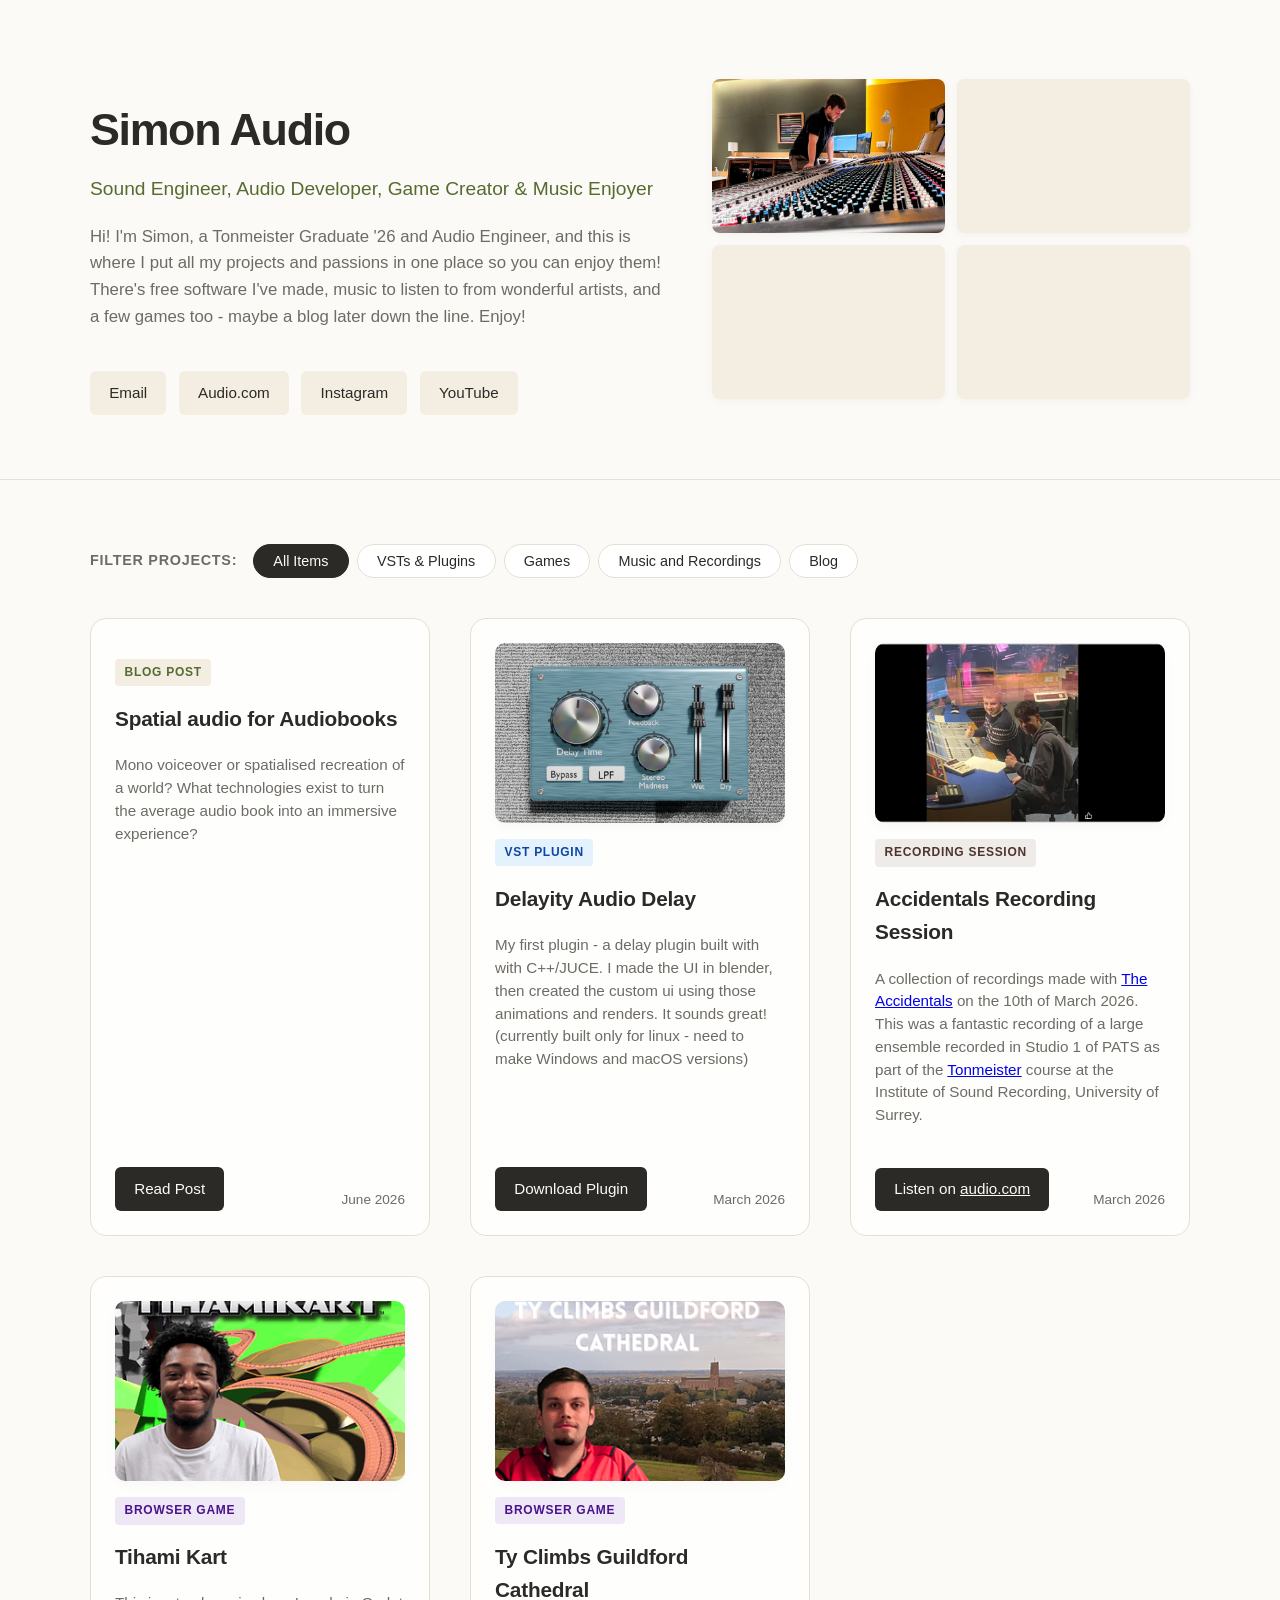
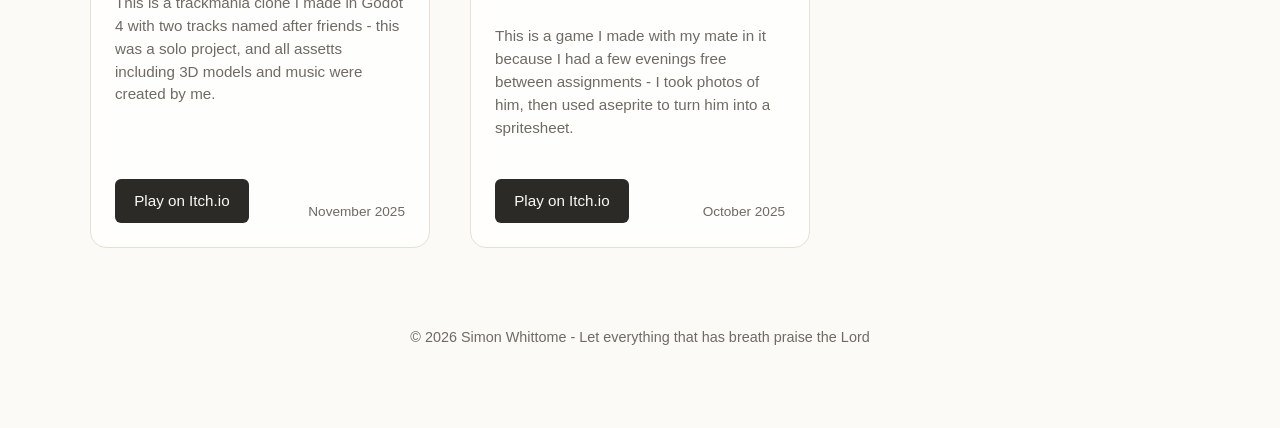
==== commit 889f548b: "updated to get rid of empty block under blog posts" ====
--- a/index.html
+++ b/index.html
@@ -52,14 +52,7 @@
 
         <section id="workspace-grid" class="unified-grid">
 
-            <section id="workspace-grid" class="unified-grid">
-
             <div id="blog-posts-container" style="display: contents;"></div>
-
-            <div class="grid-item" data-category="vst" style="--override-color: var(--vst-primary); --secondary-color: var(--vst-secondary);">
-        </div>
-    
-    </section>
 
             <div class="grid-item" data-category="vst" style="--override-color: var(--vst-primary); --secondary-color: var(--vst-secondary);">
                 <div class="card-content">
@@ -89,7 +82,6 @@
                 <span class="card-date">March 2026</span>
             </div>
 
-
             <div class="grid-item" data-category="games" style="--override-color: var(--game-primary); --secondary-color: var(--game-secondary);">
                 <div class="card-content">
                     <img src="static/images/thumbnails/Tihamigame.png" alt="Tihami Kart Gameplay" class="project-img">
@@ -119,9 +111,6 @@
                     <span class="card-date">October 2025</span>
                 </div>
             </div>
-
-
-
 
         </section>
     </main>
@@ -170,7 +159,7 @@
             setupMouseTracker();
         }
 
-        // 2. Topic Filtering Module (Updated to capture dynamic cards)
+        // 2. Topic Filtering Module
         function setupFiltering() {
             const filterButtons = document.querySelectorAll('.filter-btn');
             const gridItems = document.querySelectorAll('.grid-item');
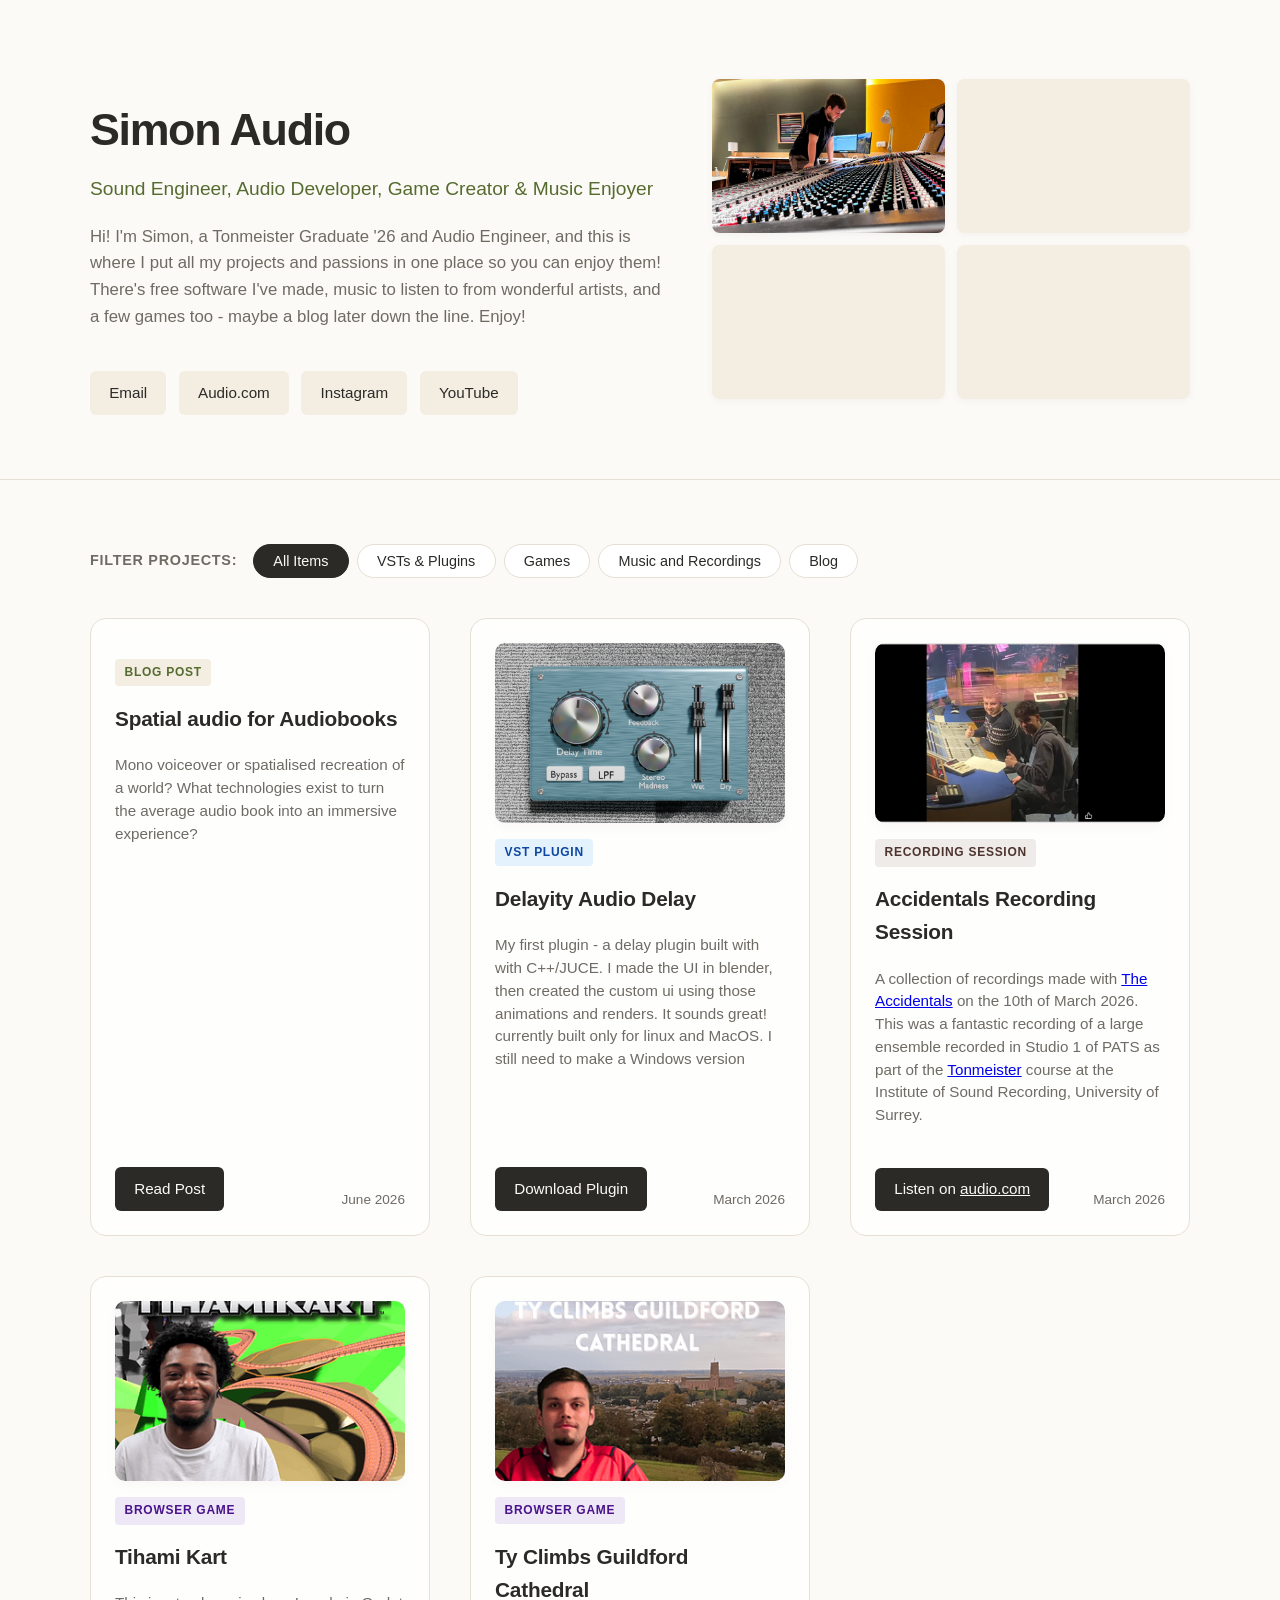
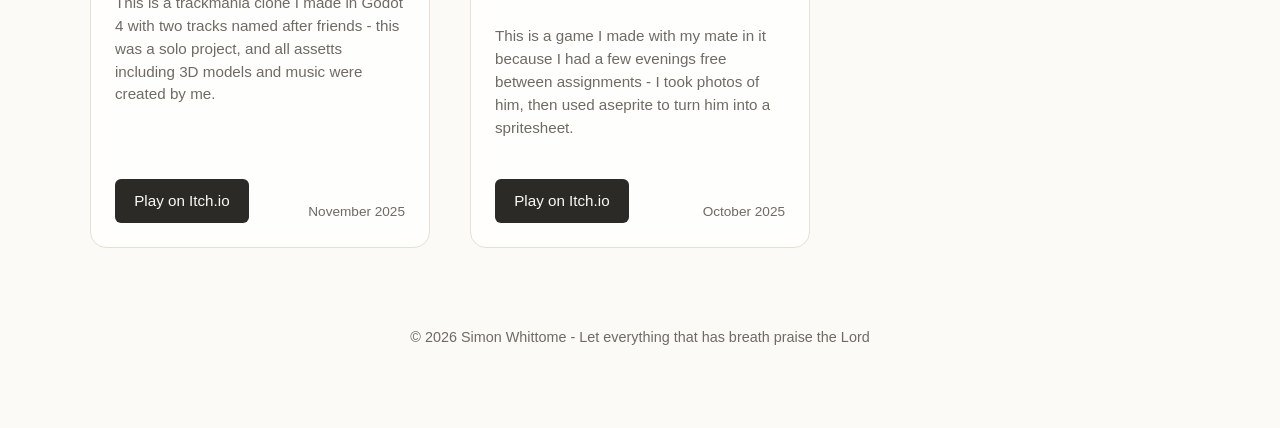
==== commit 4c16ecaa: "added mac delayity" ====
--- a/index.html
+++ b/index.html
@@ -61,7 +61,8 @@
                         <span class="item-tag tag-vst">VST Plugin</span>
                     </div>
                     <h3>Delayity Audio Delay</h3>
-                    <p>My first plugin - a delay plugin built with with C++/JUCE. I made the UI in blender, then created the custom ui using those animations and renders. It sounds great! (currently built only for linux - need to make Windows and macOS versions)</p>
+                    <p>My first plugin - a delay plugin built with with C++/JUCE. I made the UI in blender, then created the custom ui using those animations and renders. It sounds great! 
+                        currently built only for linux and MacOS. I still need to make a Windows version</p>
                     <div class="project-actions">
                         <a href="static/downloads/Delayity.zip" class="btn primary" download>Download Plugin</a>
                     </div>
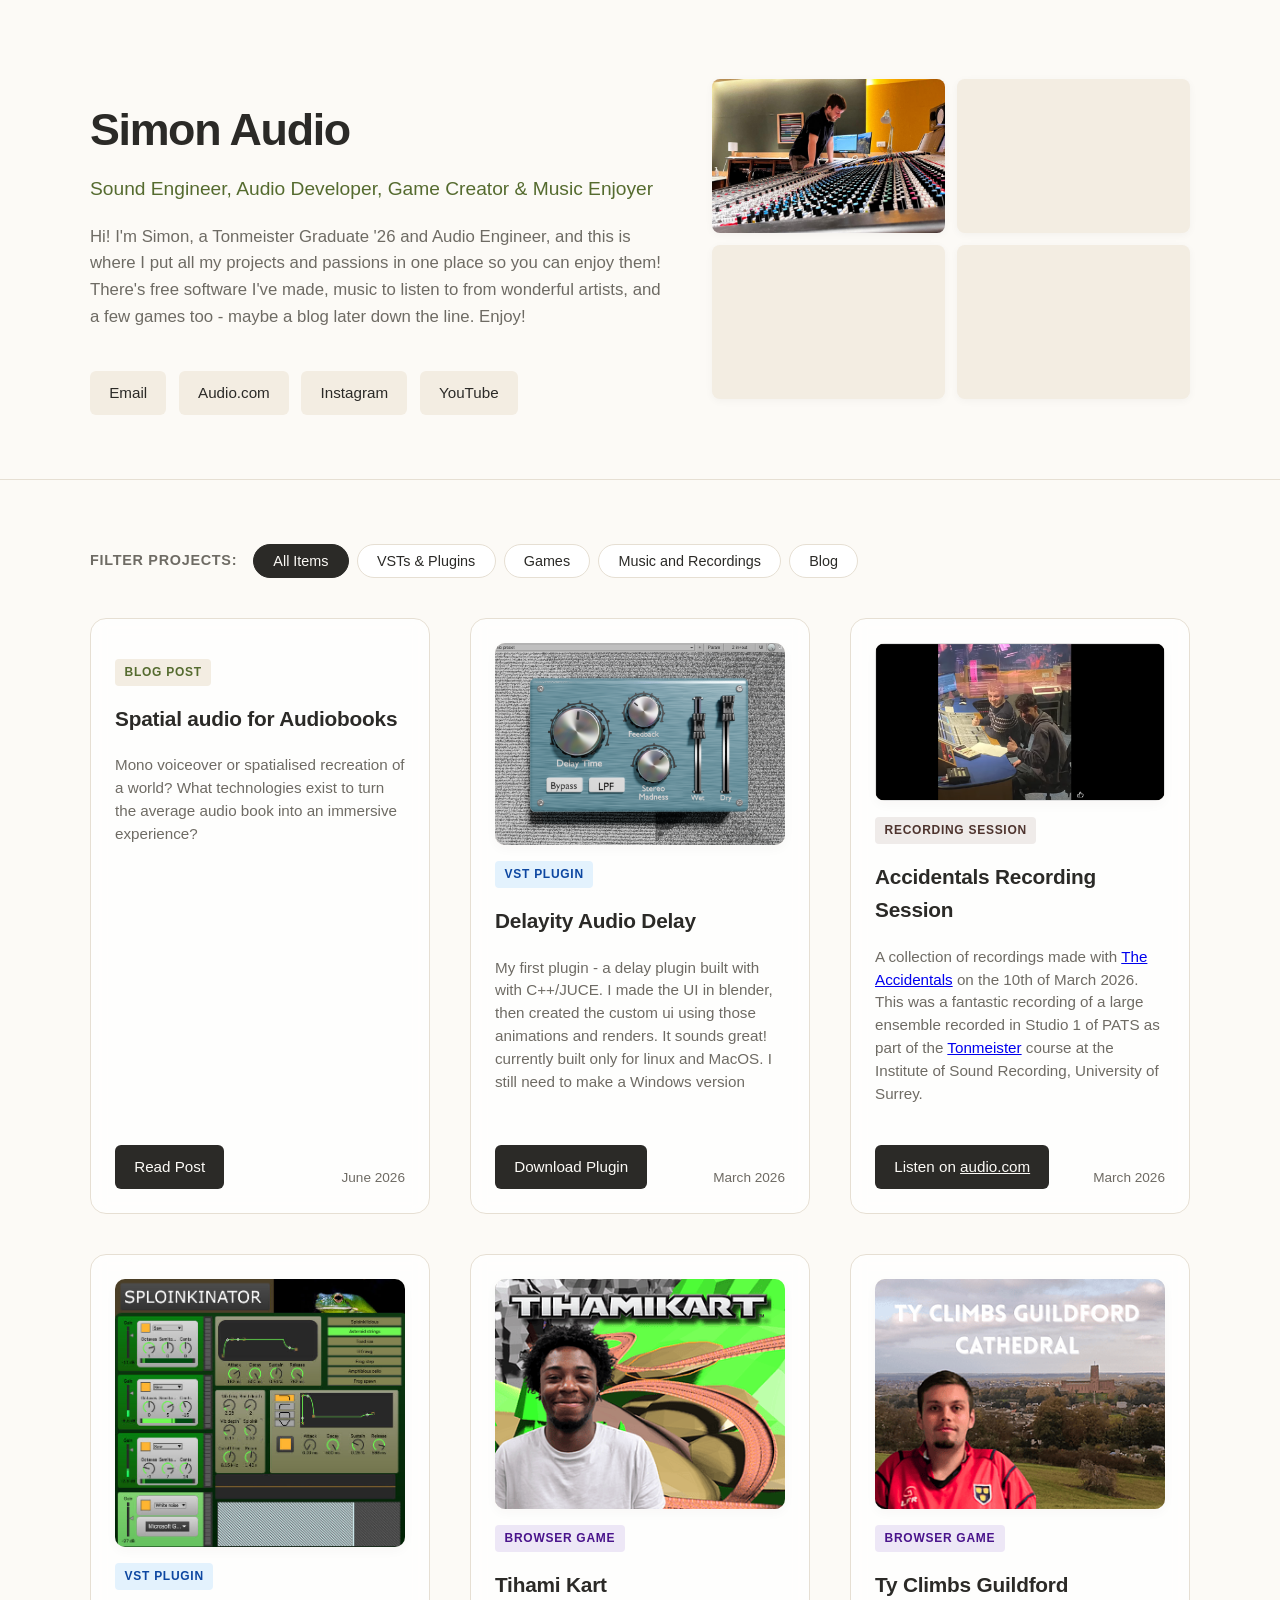
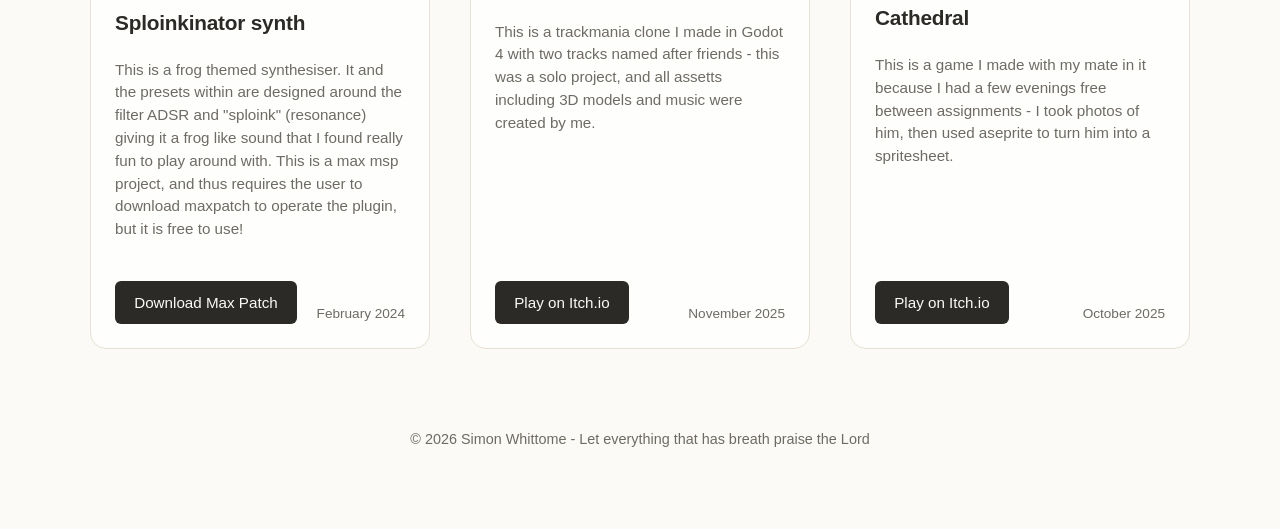
==== commit 2fb1387f: "Sploinkinator post" ====
--- a/index.html
+++ b/index.html
@@ -82,6 +82,24 @@
                 </div>
                 <span class="card-date">March 2026</span>
             </div>
+
+
+            <div class="grid-item" data-category="vst" style="--override-color: var(--vst-primary); --secondary-color: var(--vst-secondary);">
+                <div class="card-content">
+                    <img src="static/images/thumbnails/sploinkinator.jpg" alt="Sploinkinator thumbnail" class="project-img" co>
+                    <div class="card-meta">
+                        <span class="item-tag tag-vst">VST Plugin</span>
+                    </div>
+                    <h3>Sploinkinator synth</h3>
+                    <p>This is a frog themed synthesiser. It and the presets within are designed around the filter ADSR and "sploink" (resonance) giving it a frog like sound that I found really fun to play around with.
+                        This is a max msp project, and thus requires the user to download maxpatch to operate the plugin, but it is free to use! </p>
+                    <div class="project-actions">
+                        <a href="static/downloads/Sploinkinator.zip" class="btn primary" download>Download Max Patch</a>
+                    </div>
+                    <span class="card-date">February 2024</span>
+                </div>
+            </div>
+
 
             <div class="grid-item" data-category="games" style="--override-color: var(--game-primary); --secondary-color: var(--game-secondary);">
                 <div class="card-content">
--- a/styles.css
+++ b/styles.css
@@ -283,13 +283,15 @@
 
 .project-img {
     width: 100%;
-    height: 180px;
-    object-fit: cover;
+    height: fit-content;
+    object-fit: contain;
     border-radius: 10px;
     background-color: var(--accent-light);
     box-shadow: 0 4px 12px rgba(0, 0, 0, 0.03);
     transition: transform 0.4s ease;
 }
+
+
 
 /* Animated State Mutations upon Cursor Entry */
 .grid-item:hover {
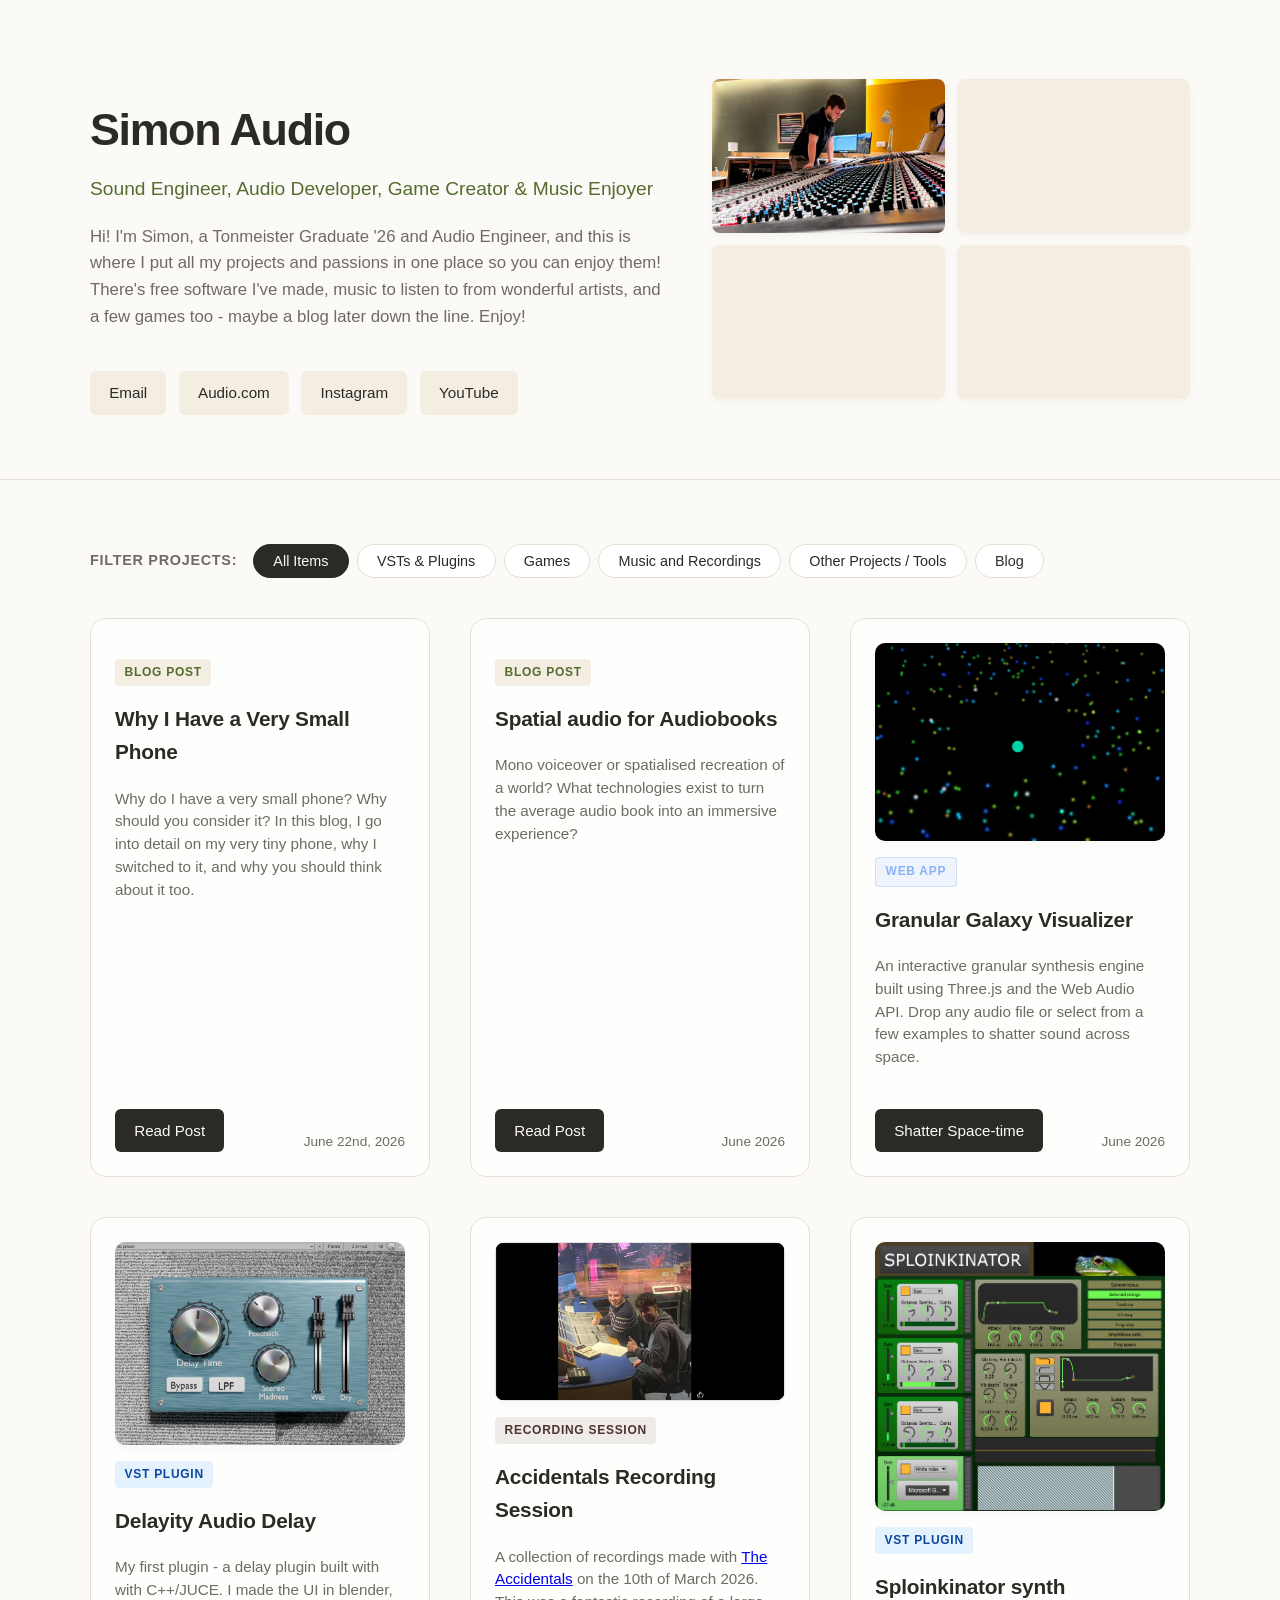
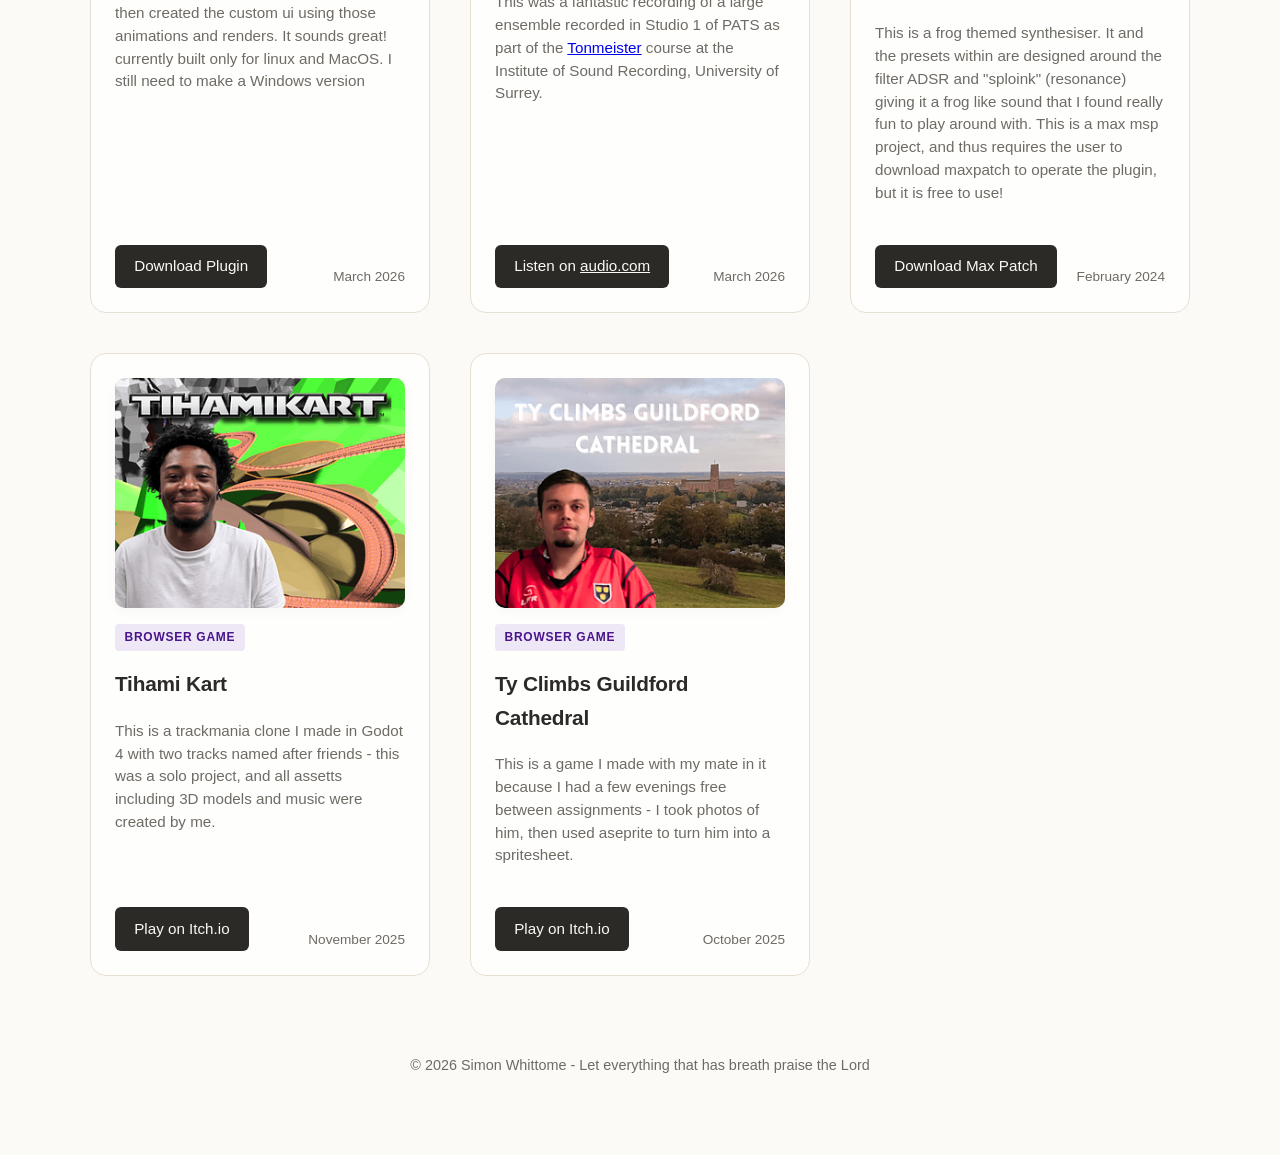
==== commit 80e58f44: "Granular Galaxy" ====
--- a/index.html
+++ b/index.html
@@ -46,6 +46,7 @@
                 <button class="filter-btn" data-filter="vst">VSTs & Plugins</button>
                 <button class="filter-btn" data-filter="games">Games</button>
                 <button class="filter-btn" data-filter="music">Music and Recordings</button>
+                <button class="filter-btn" data-filter="audiofun">Other Projects / Tools</button>
                 <button class="filter-btn" data-filter="blog">Blog</button>
             </div>
         </section>
@@ -53,6 +54,22 @@
         <section id="workspace-grid" class="unified-grid">
 
             <div id="blog-posts-container" style="display: contents;"></div>
+
+            <div class="grid-item" data-category="audiofun" style="--override-color: #8ab4f8; --secondary-color: #2b3e66;">
+               <div class="card-content">
+                   <img src="content/projects/granular-galaxy/image.png" alt="Granular Galaxy Visualizer UI" class="project-img">
+                   <div class="card-meta">
+                       <span class="item-tag" style="background: rgba(138, 180, 248, 0.15); color: #8ab4f8; border: 1px solid rgba(138, 180, 248, 0.3);">Web App</span>
+                   </div>
+                   <h3>Granular Galaxy Visualizer</h3>
+                   <p>An interactive granular synthesis engine built using Three.js and the Web Audio API. Drop any audio file or
+                    select from a few examples to shatter sound across space.</p>
+                    <div class="project-actions">
+                         <a href="/content/projects/granular-galaxy/granulator-galaxy.html" target="_blank" class="btn primary">Shatter Space-time</a>
+                    </div>
+                   <span class="card-date">June 2026</span>
+               </div>
+            </div>
 
             <div class="grid-item" data-category="vst" style="--override-color: var(--vst-primary); --secondary-color: var(--vst-secondary);">
                 <div class="card-content">
@@ -69,18 +86,20 @@
                     <span class="card-date">March 2026</span>
                 </div>
             </div>
-
+            
             <div class="grid-item" data-category="music" style="--override-color:#00ffcc; --secondary-color:#0055ff;">
-                <img src="static/images/thumbnails/accidentals1.png" alt="Accidentals sessions" class="project-img">
-                <div class="card-meta">
-                    <span class="item-tag tag-music">Recording Session</span>
-                </div>
-                <h3>Accidentals Recording Session</h3>
-                <p>A collection of recordings made with <a href="https://the-accidentals.co.uk/about/">The Accidentals</a> on the 10th of March 2026. This was a fantastic recording of a large ensemble recorded in Studio 1 of PATS as part of the <a href="https://iosr.surrey.ac.uk/">Tonmeister</a> course at the Institute of Sound Recording, University of Surrey.</p>
-                <div class="project-actions">
-                        <a href="https://audio.com/simonw/collections/accidentals-session-march-10th" target="_blank" class="btn primary">Listen on <u>audio.com</u></a>
-                </div>
-                <span class="card-date">March 2026</span>
+                <div class="card-content">
+                    <img src="static/images/thumbnails/accidentals1.png" alt="Accidentals sessions" class="project-img">
+                    <div class="card-meta">
+                        <span class="item-tag tag-music">Recording Session</span>
+                    </div>
+                    <h3>Accidentals Recording Session</h3>
+                    <p>A collection of recordings made with <a href="https://the-accidentals.co.uk/about/">The Accidentals</a> on the 10th of March 2026. This was a fantastic recording of a large ensemble recorded in Studio 1 of PATS as part of the <a href="https://iosr.surrey.ac.uk/">Tonmeister</a> course at the Institute of Sound Recording, University of Surrey.</p>
+                    <div class="project-actions">
+                            <a href="https://audio.com/simonw/collections/accidentals-session-march-10th" target="_blank" class="btn primary">Listen on <u>audio.com</u></a>
+                    </div>
+                    <span class="card-date">March 2026</span>
+                </div>
             </div>
 
 
